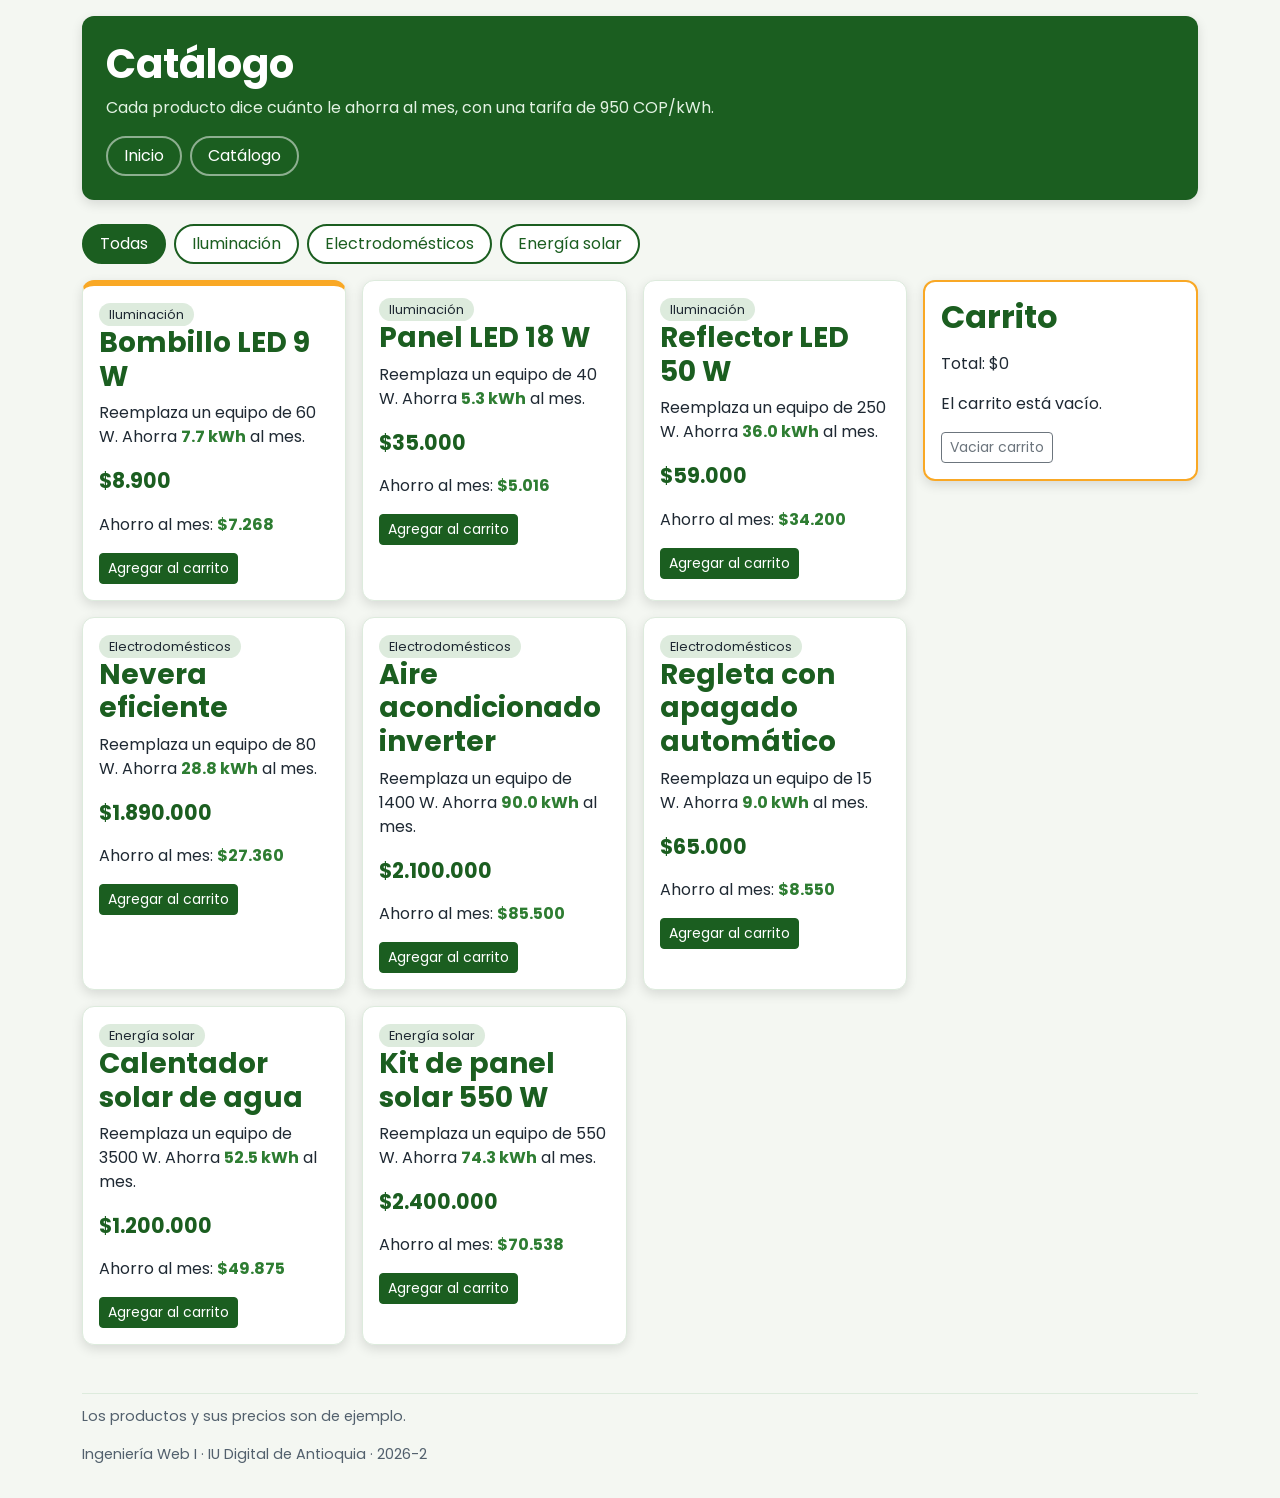
==== catalogo.html @ 31744b8f "Primer commit del proyecto Ecotienda" ====
<!DOCTYPE html>
<!-- DOCTYPE: le dice al navegador que esta pagina es HTML5. Siempre va en la primera linea -->
<!-- html: encierra TODA la pagina. lang="es": el texto esta en espanol -->
<html lang="es">
<!-- head: datos de la pagina que NO se ven (titulo, estilos, fuentes, scripts) -->
<head>
    <!-- meta charset="UTF-8": permite tildes y enes (sin esto, "Catálogo" saldria "CatÃ¡logo") -->
    <meta charset="UTF-8">
    <!-- meta viewport: en el celular, la pagina usa el ancho real de la pantalla, sin zoom -->
    <meta name="viewport" content="width=device-width, initial-scale=1.0">
    <!-- title: el texto de la pestana del navegador -->
    <title>Catálogo · EcoTienda</title>
    <!-- link a Bootstrap: hoja de estilos ya hecha, desde internet (CDN) -->
    <link rel="stylesheet" href="https://cdn.jsdelivr.net/npm/bootstrap@5.3.3/dist/css/bootstrap.min.css">
    <!-- Google Fonts: la fuente Poppins. preconnect abre la conexion antes, para que cargue mas rapido -->
    <link rel="preconnect" href="https://fonts.googleapis.com">
    <!-- crossorigin: el archivo de la fuente viene de otro sitio (gstatic.com); asi lo permite -->
    <link rel="preconnect" href="https://fonts.gstatic.com" crossorigin>
    <!-- La hoja de la fuente: grosor normal (400) y negrilla (700) -->
    <link rel="stylesheet" href="https://fonts.googleapis.com/css2?family=Poppins:wght@400;700&display=swap">
    <!-- La hoja de estilos PROPIA: la MISMA de index.html, asi las dos paginas se ven iguales -->
    <link rel="stylesheet" href="css/estilos.css">
    <!-- script: carga el programa JavaScript js/tienda.js.
         defer: lo ejecuta cuando la pagina ya termino de cargar
         (si no, JavaScript buscaria #productos antes de que exista) -->
    <script src="js/tienda.js" defer></script>
<!-- Cierra el head -->
</head>
<!-- body: todo lo que se ve. container centra el contenido; py-3 deja espacio arriba y abajo -->
<body class="container py-3">
    <!-- header: el encabezado, igual al de index.html (clase propia "encabezado") -->
    <header class="encabezado">
        <!-- h1: el titulo principal de esta pagina -->
        <h1>Catálogo</h1>
        <!-- p: un parrafo que explica la pagina -->
        <p>Cada producto dice cuánto le ahorra al mes, con una tarifa de 950 COP/kWh.</p>
        <!-- nav: el menu, con un enlace (a) a cada pagina -->
        <nav class="menu">
            <!-- href: la pagina a la que lleva el enlace -->
            <a href="index.html">Inicio</a>
            <a href="catalogo.html">Catálogo</a>
        <!-- Cierra el menu -->
        </nav>
    <!-- Cierra el encabezado -->
    </header>

    <!-- main: el contenido principal -->
    <main>
        <!-- div class="filtros": la caja con los botones para filtrar por categoria -->
        <div class="filtros">
            <!-- button: un BOTON. data-categoria: un dato PROPIO guardado en el boton
                 (JavaScript lo lee con boton.dataset.categoria para saber que mostrar).
                 "filtro activo": este es el boton elegido al empezar (Todas) -->
            <button class="filtro activo" data-categoria="todas">Todas</button>
            <!-- Los otros tres botones: uno por categoria -->
            <button class="filtro" data-categoria="iluminacion">Iluminación</button>
            <button class="filtro" data-categoria="electrodomesticos">Electrodomésticos</button>
            <button class="filtro" data-categoria="solar">Energía solar</button>
        <!-- Cierra la caja de los filtros -->
        </div>

        <!-- div class="catalogo": dos columnas: los productos a la izquierda y el carrito a la derecha -->
        <div class="catalogo">
            <!-- div id="productos": VACIO a proposito. JavaScript lo llena con las tarjetas
                 (y lo vuelve a llenar cada vez que se oprime un filtro) -->
            <div id="productos" class="tarjetas"></div>

            <!-- aside: contenido al lado del principal. Aqui, el CARRITO.
                 id="carrito": JavaScript y CSS lo encuentran por este nombre -->
            <aside id="carrito">
                <!-- h2: el titulo del carrito -->
                <h2>Carrito</h2>
                <!-- ul: una LISTA sin numeros. Empieza vacia; JavaScript le agrega
                     un li (elemento de la lista) por cada producto que se agrega -->
                <ul id="lista-carrito"></ul>
                <!-- Dos parrafos vacios: JavaScript escribe aqui el total y el ahorro -->
                <p id="total"></p>
                <p id="ahorro"></p>
                <!-- El boton para vaciar el carrito. Clases de Bootstrap:
                     btn = boton; btn-outline-secondary = gris, solo con borde; btn-sm = pequeno -->
                <button id="vaciar" class="btn btn-outline-secondary btn-sm">Vaciar carrito</button>
            <!-- Cierra el carrito -->
            </aside>
        <!-- Cierra las dos columnas -->
        </div>
    <!-- Cierra el contenido principal -->
    </main>

    <!-- footer: el pie de pagina, con su clase propia "pie" -->
    <footer class="pie">
        <!-- Aviso: los productos no son reales -->
        <p>Los productos y sus precios son de ejemplo.</p>
        <!-- El curso y la institucion -->
        <p>Ingeniería Web I · IU Digital de Antioquia · 2026-2</p>
    <!-- Cierra el pie de pagina -->
    </footer>
<!-- Cierra el cuerpo: aqui termina lo que se ve -->
</body>
<!-- Cierra la pagina -->
</html>
---- css/estilos.css ----
:root {
  --color-principal: #1B5E20;
  --color-acento: #F9A825;
  --color-suave: #DDEBDD;
}

body {
  font-family: "Poppins", Arial, sans-serif;
  background-color: #F4F7F2;
  color: #1F2933;
}

h1, h2, h3 {
  color: #1B5E20;
  font-weight: 700;
}

.encabezado {
  background-color: #1B5E20;
  margin-bottom: 24px;
  padding: 24px;
  border-radius: 12px;
  box-shadow: 0 4px 12px rgba(0, 0, 0, 0.12);
}
.encabezado h1 {
  color: white;
}
.encabezado p {
  color: #E3F2E3;
}
@media (max-width: 576px) {
  .encabezado {
    padding: 16px;
  }
  .encabezado h1 {
    font-size: 1.6rem;
  }
}

#intro {
  background-color: white;
  padding: 16px 24px;
  margin-bottom: 24px;
  border-left: 6px solid #F9A825;
  border-radius: 12px;
}

.menu {
  display: flex;
  flex-wrap: wrap;
  gap: 8px;
}
@media (max-width: 576px) {
  .menu {
    flex-direction: column;
  }
}
.menu > a {
  color: white;
  text-decoration: none;
  padding: 6px 16px;
  border: 2px solid rgba(255, 255, 255, 0.5);
  border-radius: 999px;
  transition: background-color 0.3s, color 0.3s;
}
.menu > a:hover {
  background-color: white;
  color: #1B5E20;
}
.menu > a:focus {
  outline: 3px solid #F9A825;
}

.tarjetas {
  display: grid;
  grid-template-columns: repeat(3, 1fr);
  gap: 16px;
  margin-bottom: 24px;
}
@media (max-width: 992px) {
  .tarjetas {
    grid-template-columns: repeat(2, 1fr);
  }
}
@media (max-width: 576px) {
  .tarjetas {
    grid-template-columns: 1fr;
  }
}

.tarjeta {
  background-color: white;
  border: 1px solid #DDEBDD;
  padding: 16px;
  border-radius: 12px;
  box-shadow: 0 4px 12px rgba(0, 0, 0, 0.12);
  transition: transform 0.3s;
}
.tarjeta:hover {
  transform: translateY(-6px);
}
.tarjeta:first-child {
  border-top: 6px solid #F9A825;
}
.tarjeta p:nth-child(2) {
  min-height: 48px;
}

.precio {
  color: #1B5E20;
  font-size: 1.3rem;
  font-weight: 700;
}

.categoria {
  display: inline-block;
  padding: 2px 10px;
  border-radius: 999px;
  background-color: #DDEBDD;
  font-size: 0.8rem;
}

.ahorro {
  color: #2E7D32;
  font-weight: 700;
}

.filtros {
  display: flex;
  flex-wrap: wrap;
  gap: 8px;
  margin-bottom: 16px;
}

.filtro {
  border: 2px solid #1B5E20;
  background-color: white;
  color: #1B5E20;
  padding: 6px 16px;
  border-radius: 999px;
  transition: background-color 0.3s;
}
.filtro:hover, .filtro.activo {
  background-color: #1B5E20;
  color: white;
}

.catalogo {
  display: grid;
  grid-template-columns: 3fr 1fr;
  gap: 16px;
  align-items: start;
}
@media (max-width: 992px) {
  .catalogo {
    grid-template-columns: 1fr;
  }
}

#carrito {
  background-color: white;
  border: 2px solid #F9A825;
  padding: 16px;
  border-radius: 12px;
  box-shadow: 0 4px 12px rgba(0, 0, 0, 0.12);
  position: sticky;
  top: 16px;
}

a[target=_blank] {
  color: #1B5E20;
  font-weight: 700;
}

.pie {
  margin-top: 24px;
  padding-top: 12px;
  border-top: 1px solid #DDEBDD;
  color: #52606D;
  font-size: 0.9rem;
}

.btn-primary {
  --bs-btn-bg: var(--color-principal);
  --bs-btn-border-color: var(--color-principal);
  --bs-btn-hover-bg: var(--color-acento);
  --bs-btn-hover-border-color: var(--color-acento);
  --bs-btn-hover-color: #1F2933;
}

.alert-warning {
  background-color: #FFF8E1;
  border-color: #F9A825;
  border-left: 6px solid #F9A825;
  border-radius: 12px;
}
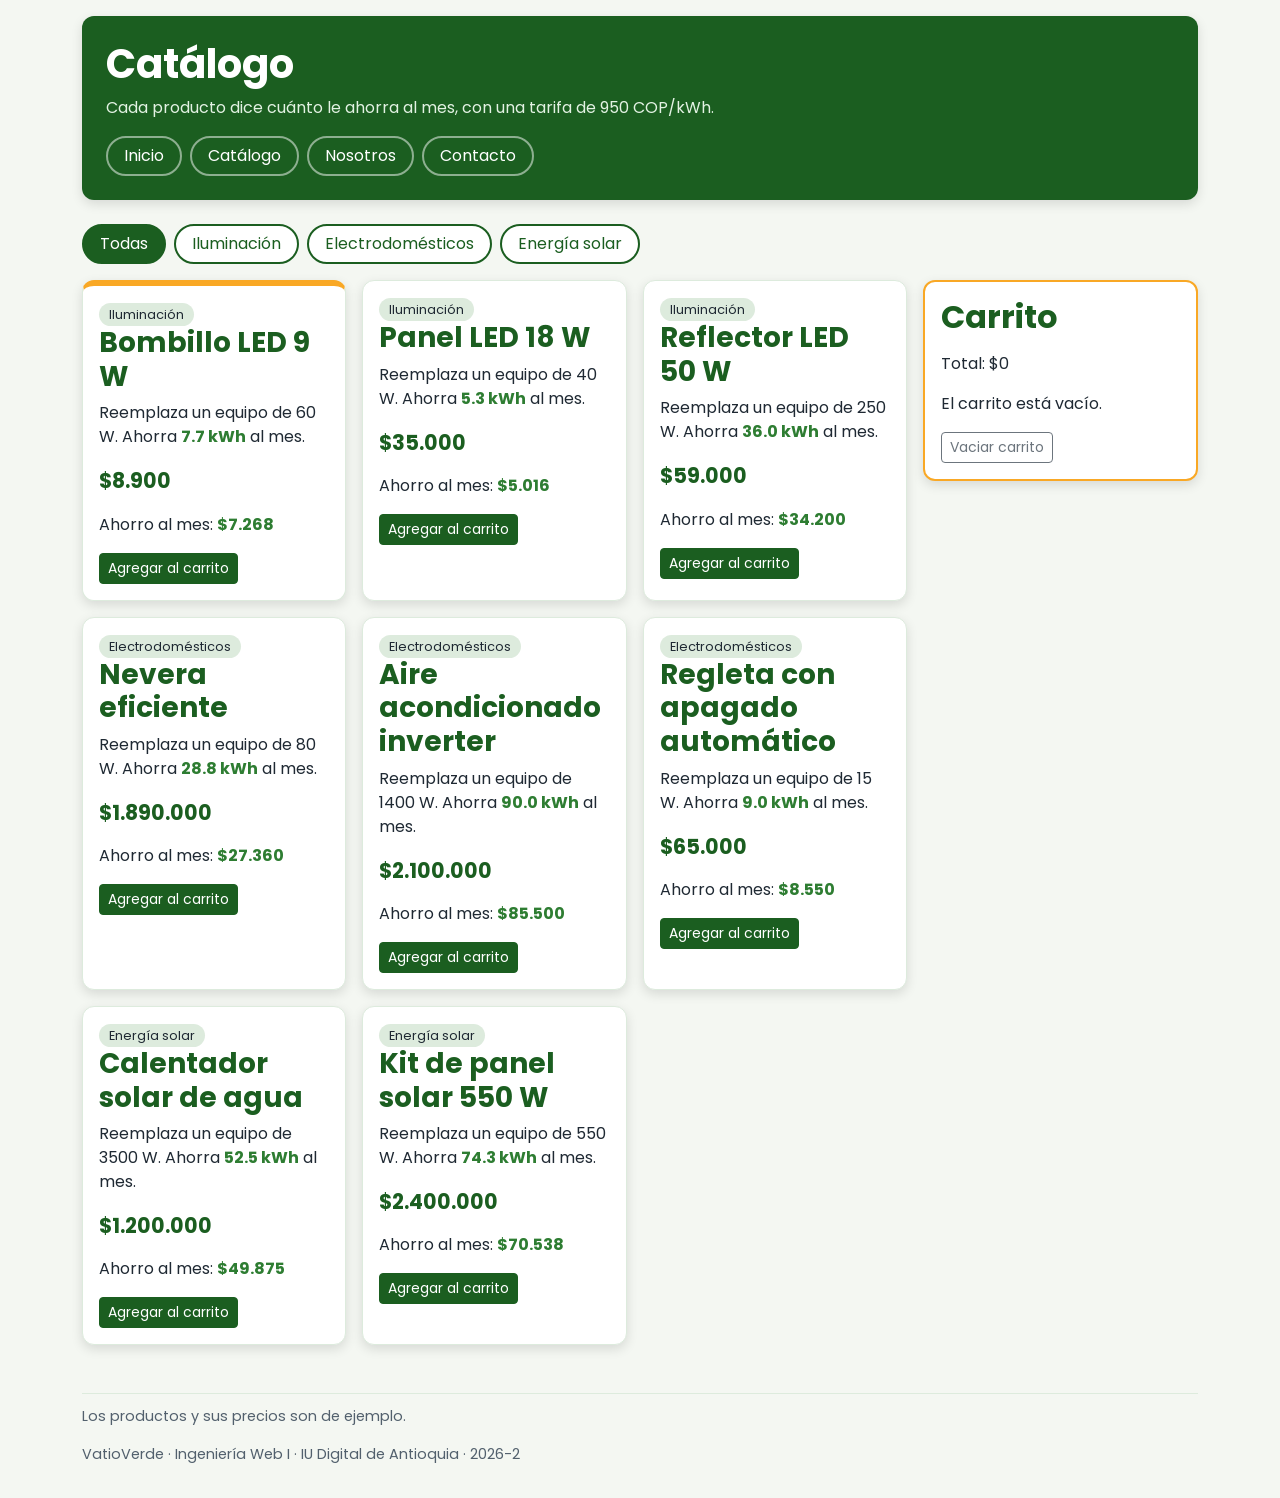
==== commit 2c09cf82: "feat: identidad VatioVerde, 4 paginas y formulario de contacto" ====
--- a/catalogo.html
+++ b/catalogo.html
@@ -9,7 +9,7 @@
     <!-- meta viewport: en el celular, la pagina usa el ancho real de la pantalla, sin zoom -->
     <meta name="viewport" content="width=device-width, initial-scale=1.0">
     <!-- title: el texto de la pestana del navegador -->
-    <title>Catálogo · EcoTienda</title>
+    <title>Catálogo · VatioVerde</title>
     <!-- link a Bootstrap: hoja de estilos ya hecha, desde internet (CDN) -->
     <link rel="stylesheet" href="https://cdn.jsdelivr.net/npm/bootstrap@5.3.3/dist/css/bootstrap.min.css">
     <!-- Google Fonts: la fuente Poppins. preconnect abre la conexion antes, para que cargue mas rapido -->
@@ -39,6 +39,8 @@
             <!-- href: la pagina a la que lleva el enlace -->
             <a href="index.html">Inicio</a>
             <a href="catalogo.html">Catálogo</a>
+            <a href="nosotros.html">Nosotros</a>
+            <a href="contacto.html">Contacto</a>
         <!-- Cierra el menu -->
         </nav>
     <!-- Cierra el encabezado -->
@@ -91,10 +93,10 @@
         <!-- Aviso: los productos no son reales -->
         <p>Los productos y sus precios son de ejemplo.</p>
         <!-- El curso y la institucion -->
-        <p>Ingeniería Web I · IU Digital de Antioquia · 2026-2</p>
+        <p>VatioVerde · Ingeniería Web I · IU Digital de Antioquia · 2026-2</p>
     <!-- Cierra el pie de pagina -->
     </footer>
 <!-- Cierra el cuerpo: aqui termina lo que se ve -->
 </body>
 <!-- Cierra la pagina -->
-</html>
+</html>
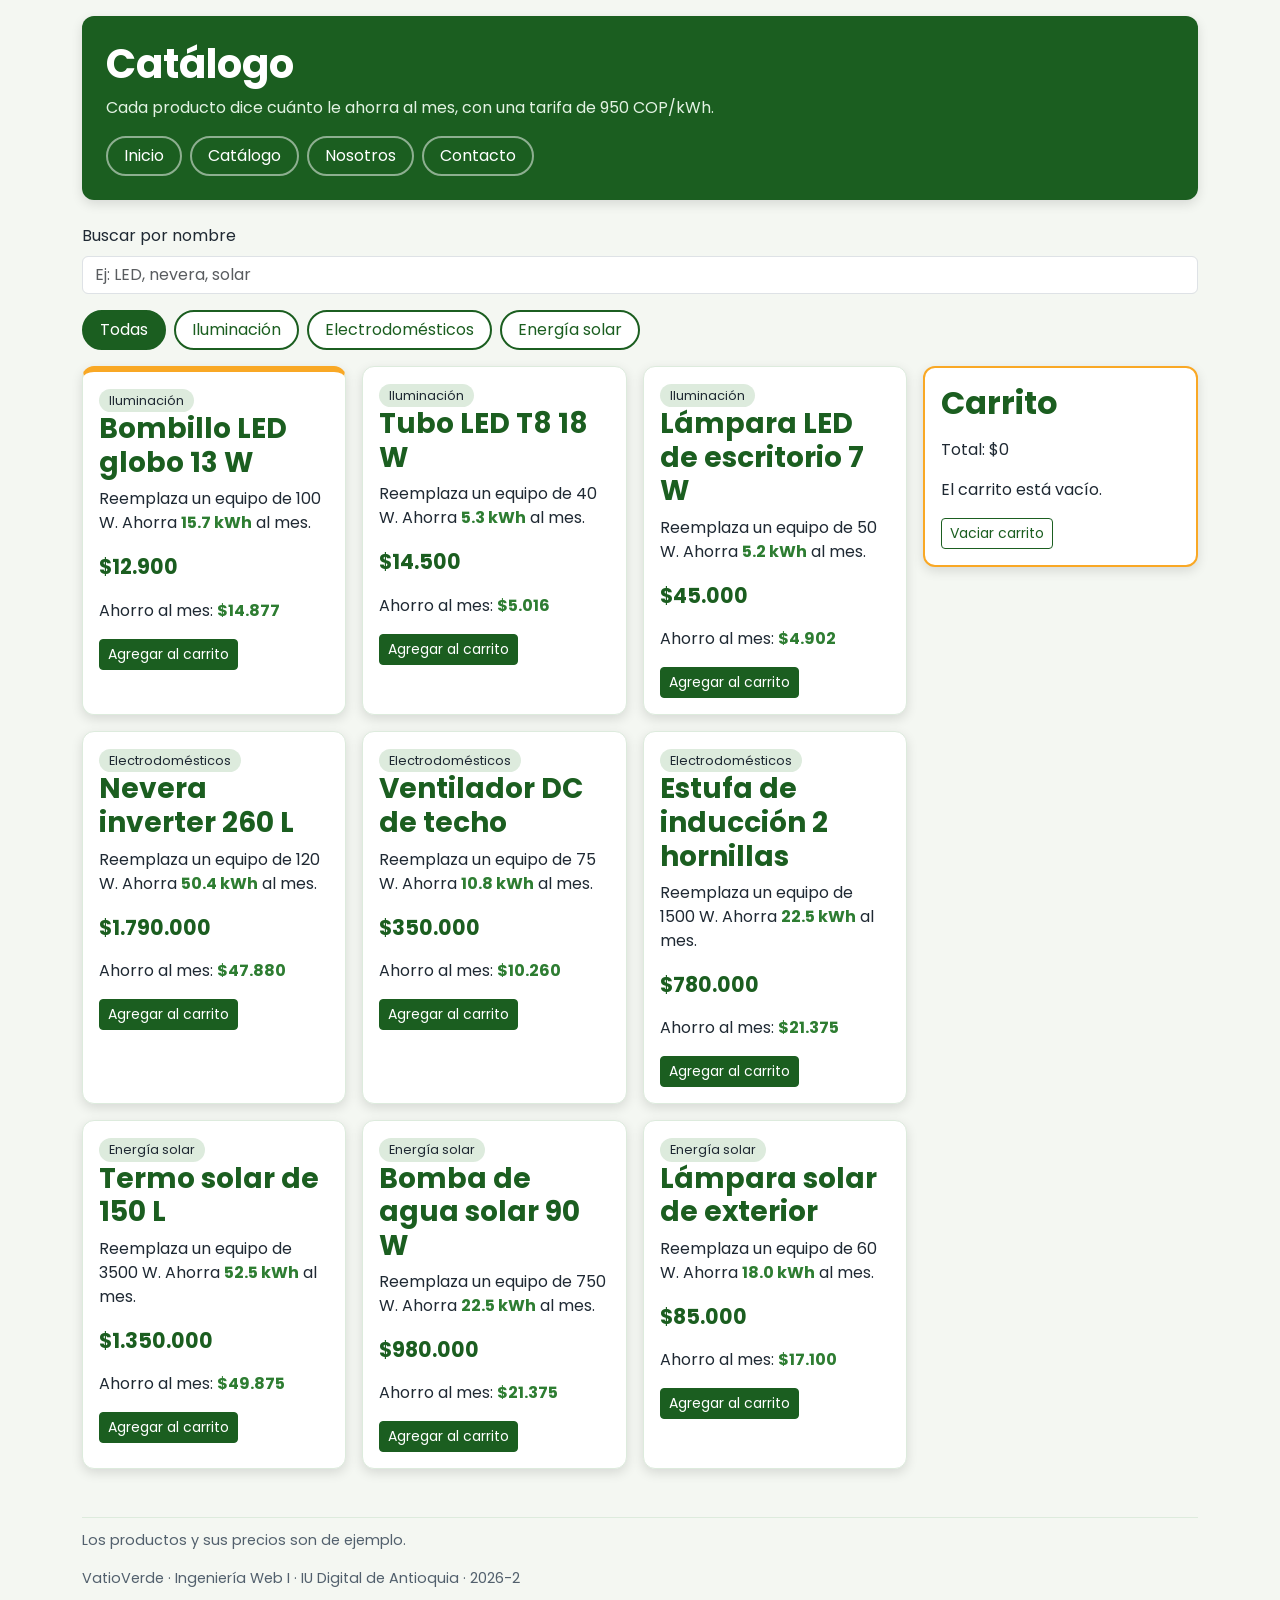
==== commit 2dca7e6f: "feat: catalogo con JavaScript, buscador, filtros y carrito" ====
--- a/catalogo.html
+++ b/catalogo.html
@@ -48,6 +48,13 @@
 
     <!-- main: el contenido principal -->
     <main>
+        <!-- BUSCADOR: un campo de texto. El evento input lo escucha js/tienda.js
+             form-control = estilo de Bootstrap para campos de formulario -->
+        <div class="mb-3">
+            <label for="buscador" class="form-label">Buscar por nombre</label>
+            <input type="search" id="buscador" class="form-control" placeholder="Ej: LED, nevera, solar">
+        </div>
+
         <!-- div class="filtros": la caja con los botones para filtrar por categoria -->
         <div class="filtros">
             <!-- button: un BOTON. data-categoria: un dato PROPIO guardado en el boton
@@ -60,6 +67,11 @@
             <button class="filtro" data-categoria="solar">Energía solar</button>
         <!-- Cierra la caja de los filtros -->
         </div>
+
+        <!-- Aviso que JavaScript muestra cuando ningun producto coincide -->
+        <p id="sin-resultados" class="text-muted" hidden>
+            No encontramos productos con ese nombre en esta categoría. Prueba con otra palabra.
+        </p>
 
         <!-- div class="catalogo": dos columnas: los productos a la izquierda y el carrito a la derecha -->
         <div class="catalogo">
--- a/css/estilos.css
+++ b/css/estilos.css
@@ -1,29 +1,33 @@
 :root {
   --color-principal: #1B5E20;
+  --color-secundario: #2E7D32;
   --color-acento: #F9A825;
+  --color-fondo: #F4F7F2;
+  --color-texto: #1F2933;
   --color-suave: #DDEBDD;
+  --color-blanco: #FFFFFF;
 }
 
 body {
   font-family: "Poppins", Arial, sans-serif;
-  background-color: #F4F7F2;
-  color: #1F2933;
+  background-color: var(--color-fondo);
+  color: var(--color-texto);
 }
 
 h1, h2, h3 {
-  color: #1B5E20;
+  color: var(--color-principal);
   font-weight: 700;
 }
 
 .encabezado {
-  background-color: #1B5E20;
+  background-color: var(--color-principal);
   margin-bottom: 24px;
   padding: 24px;
   border-radius: 12px;
   box-shadow: 0 4px 12px rgba(0, 0, 0, 0.12);
 }
 .encabezado h1 {
-  color: white;
+  color: #FFFFFF;
 }
 .encabezado p {
   color: #E3F2E3;
@@ -38,7 +42,7 @@
 }
 
 #intro {
-  background-color: white;
+  background-color: #FFFFFF;
   padding: 16px 24px;
   margin-bottom: 24px;
   border-left: 6px solid #F9A825;
@@ -56,7 +60,7 @@
   }
 }
 .menu > a {
-  color: white;
+  color: #FFFFFF;
   text-decoration: none;
   padding: 6px 16px;
   border: 2px solid rgba(255, 255, 255, 0.5);
@@ -64,7 +68,7 @@
   transition: background-color 0.3s, color 0.3s;
 }
 .menu > a:hover {
-  background-color: white;
+  background-color: #FFFFFF;
   color: #1B5E20;
 }
 .menu > a:focus {
@@ -89,7 +93,7 @@
 }
 
 .tarjeta {
-  background-color: white;
+  background-color: #FFFFFF;
   border: 1px solid #DDEBDD;
   padding: 16px;
   border-radius: 12px;
@@ -102,7 +106,7 @@
 .tarjeta:first-child {
   border-top: 6px solid #F9A825;
 }
-.tarjeta p:nth-child(2) {
+.tarjeta h3 + p {
   min-height: 48px;
 }
 
@@ -134,7 +138,7 @@
 
 .filtro {
   border: 2px solid #1B5E20;
-  background-color: white;
+  background-color: #FFFFFF;
   color: #1B5E20;
   padding: 6px 16px;
   border-radius: 999px;
@@ -142,7 +146,7 @@
 }
 .filtro:hover, .filtro.activo {
   background-color: #1B5E20;
-  color: white;
+  color: #FFFFFF;
 }
 
 .catalogo {
@@ -158,13 +162,24 @@
 }
 
 #carrito {
-  background-color: white;
+  background-color: #FFFFFF;
   border: 2px solid #F9A825;
   padding: 16px;
   border-radius: 12px;
   box-shadow: 0 4px 12px rgba(0, 0, 0, 0.12);
   position: sticky;
   top: 16px;
+}
+#carrito ul {
+  list-style: none;
+  padding: 0;
+}
+#carrito li {
+  padding: 6px 8px;
+  border-radius: 8px;
+}
+#carrito li:nth-child(even) {
+  background-color: #DDEBDD;
 }
 
 a[target=_blank] {
@@ -188,9 +203,22 @@
   --bs-btn-hover-color: #1F2933;
 }
 
+.btn-outline-secondary {
+  --bs-btn-color: var(--color-principal);
+  --bs-btn-border-color: var(--color-principal);
+  --bs-btn-hover-bg: var(--color-principal);
+  --bs-btn-hover-border-color: var(--color-principal);
+  --bs-btn-hover-color: #FFFFFF;
+}
+
+.form-control:focus {
+  border-color: #1B5E20;
+  box-shadow: 0 0 0 0.2rem rgba(27, 94, 32, 0.25);
+}
+
 .alert-warning {
   background-color: #FFF8E1;
   border-color: #F9A825;
   border-left: 6px solid #F9A825;
   border-radius: 12px;
-}
+}
